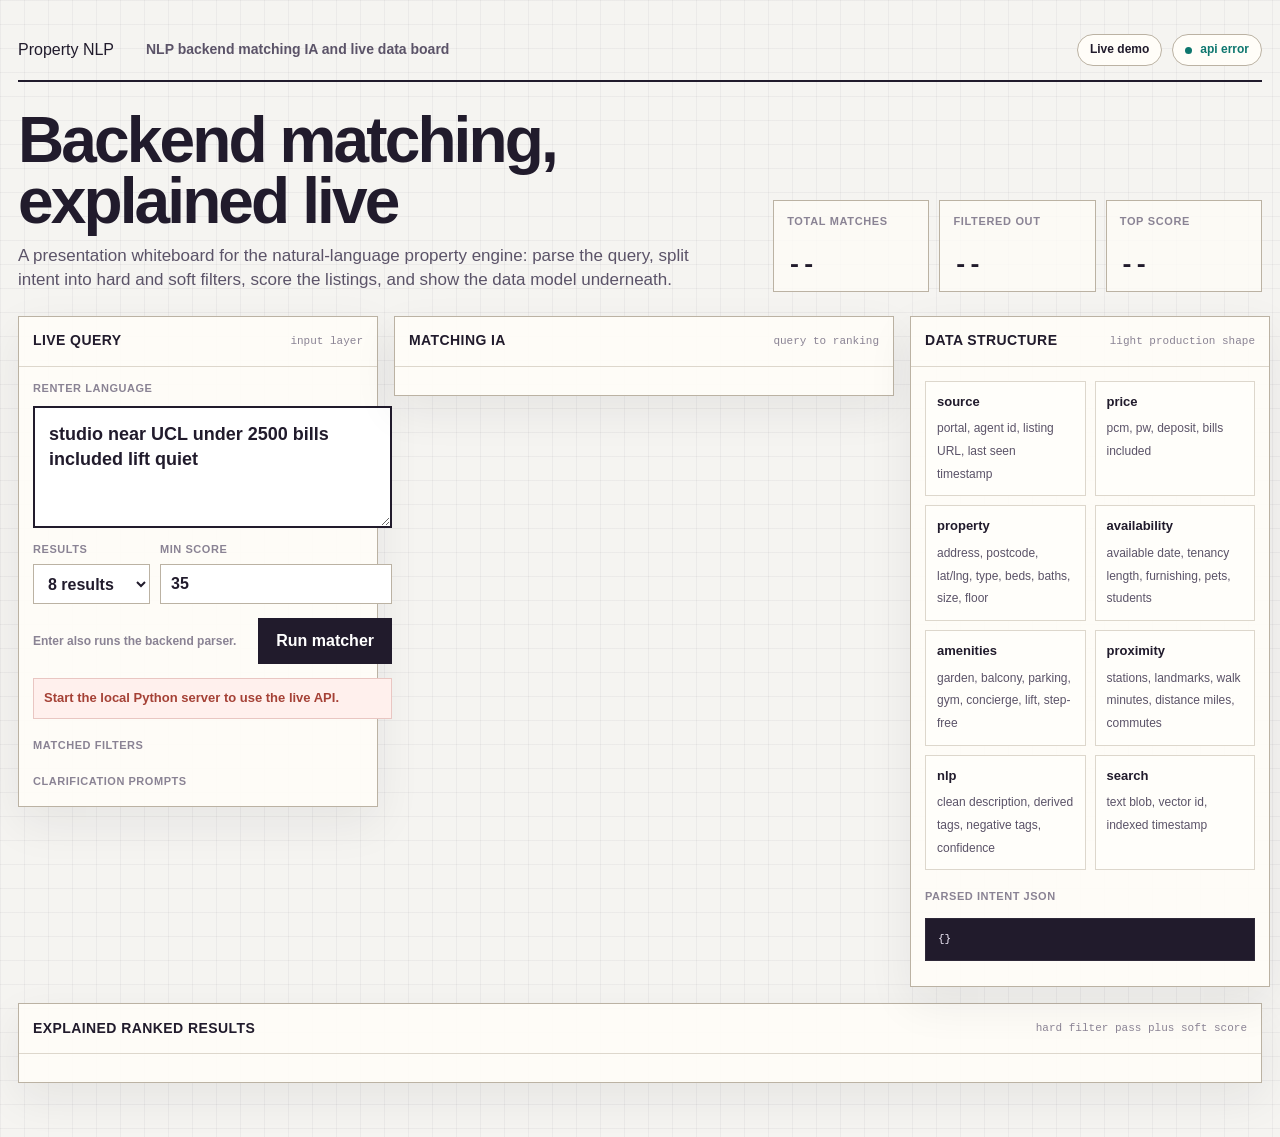
==== demo/dev_whiteboard.html @ 566e47a2 "Package neutral property NLP search demo" ====
<!doctype html>
<html lang="en">
<head>
  <meta charset="utf-8">
  <meta name="viewport" content="width=device-width, initial-scale=1">
  <title>Property NLP Engine Whiteboard</title>
  <style>
    :root {
      --page: #f5f4f1;
      --paper: #fffdf8;
      --ink: #211b2c;
      --soft: #5b5368;
      --muted: #8a8394;
      --line: #ddd7cc;
      --line-strong: #bbb2a3;
      --accent: #5d46c8;
      --accent-soft: #ece8ff;
      --green: #0d766e;
      --green-soft: #e4f4ef;
      --amber: #8f5b12;
      --amber-soft: #fff1d8;
      --red: #a54136;
      --red-soft: #fff0ed;
      --mono: "SF Mono", "JetBrains Mono", ui-monospace, monospace;
      --sans: "Aptos", "SF Pro Display", "Helvetica Neue", Arial, system-ui, sans-serif;
    }

    * { box-sizing: border-box; }

    body {
      margin: 0;
      background:
        linear-gradient(rgba(33, 27, 44, 0.045) 1px, transparent 1px),
        linear-gradient(90deg, rgba(33, 27, 44, 0.045) 1px, transparent 1px),
        var(--page);
      background-size: 24px 24px;
      color: var(--ink);
      font-family: var(--sans);
      line-height: 1.42;
      letter-spacing: 0;
    }

    button,
    input,
    textarea,
    select {
      font: inherit;
    }

    button {
      cursor: pointer;
    }

    .shell {
      width: min(1720px, calc(100% - 36px));
      margin: 20px auto 54px;
    }

    .topbar {
      min-height: 62px;
      display: grid;
      grid-template-columns: auto minmax(0, 1fr) auto;
      align-items: center;
      gap: 18px;
      border-bottom: 2px solid var(--ink);
    }

    .brand-logo {
      width: 110px;
      height: auto;
      display: block;
      fill: var(--accent);
    }

    .context {
      color: var(--soft);
      font-size: 14px;
      font-weight: 720;
    }

    .status {
      min-height: 32px;
      padding: 0 12px;
      border: 1px solid var(--line-strong);
      border-radius: 999px;
      display: inline-flex;
      align-items: center;
      gap: 8px;
      background: var(--paper);
      color: var(--green);
      font-size: 12px;
      font-weight: 780;
      white-space: nowrap;
    }

    .status::before {
      content: "";
      width: 7px;
      height: 7px;
      border-radius: 50%;
      background: currentColor;
    }

    .nav-link {
      min-height: 32px;
      padding: 0 12px;
      border: 1px solid var(--line-strong);
      border-radius: 999px;
      display: inline-flex;
      align-items: center;
      background: var(--paper);
      color: var(--ink);
      font-size: 12px;
      font-weight: 780;
      text-decoration: none;
      white-space: nowrap;
    }

    .top-actions {
      display: inline-flex;
      align-items: center;
      gap: 10px;
      justify-content: flex-end;
    }

    .hero {
      display: grid;
      grid-template-columns: minmax(0, 1.2fr) minmax(360px, 0.8fr);
      gap: 22px;
      align-items: end;
      padding: 28px 0 24px;
    }

    h1 {
      max-width: 920px;
      margin: 0;
      font-size: clamp(38px, 5vw, 82px);
      line-height: 0.95;
      letter-spacing: -0.045em;
      font-weight: 820;
    }

    .hero p {
      margin: 12px 0 0;
      max-width: 680px;
      color: var(--soft);
      font-size: 17px;
      font-weight: 520;
    }

    .meta-strip {
      display: grid;
      grid-template-columns: repeat(3, minmax(0, 1fr));
      gap: 10px;
    }

    .metric {
      min-height: 92px;
      padding: 13px;
      border: 1px solid var(--line-strong);
      background: rgba(255, 253, 248, 0.76);
      display: grid;
      align-content: space-between;
    }

    .metric span {
      color: var(--muted);
      font-size: 11px;
      font-weight: 820;
      letter-spacing: 0.06em;
      text-transform: uppercase;
    }

    .metric strong {
      font-family: var(--mono);
      font-size: 24px;
      line-height: 1;
    }

    .board {
      display: grid;
      grid-template-columns: minmax(360px, 0.82fr) minmax(500px, 1.05fr) minmax(360px, 0.82fr);
      gap: 16px;
      align-items: start;
    }

    .panel {
      border: 1px solid var(--line-strong);
      background: rgba(255, 253, 248, 0.92);
      box-shadow: 0 16px 44px rgba(33, 27, 44, 0.07);
    }

    .panel-head {
      min-height: 50px;
      padding: 12px 14px;
      border-bottom: 1px solid var(--line);
      display: flex;
      align-items: center;
      justify-content: space-between;
      gap: 12px;
    }

    .panel h2 {
      margin: 0;
      color: var(--ink);
      font-size: 14px;
      font-weight: 860;
      letter-spacing: 0.03em;
      text-transform: uppercase;
    }

    .panel-note {
      color: var(--muted);
      font-family: var(--mono);
      font-size: 11px;
      white-space: nowrap;
    }

    .panel-body {
      padding: 14px;
      display: grid;
      gap: 14px;
    }

    .query-box {
      display: grid;
      gap: 10px;
    }

    label {
      color: var(--muted);
      font-size: 11px;
      font-weight: 850;
      letter-spacing: 0.05em;
      text-transform: uppercase;
    }

    textarea {
      width: 100%;
      min-height: 122px;
      resize: vertical;
      padding: 14px;
      border: 2px solid var(--ink);
      border-radius: 0;
      background: #ffffff;
      color: var(--ink);
      font-size: 18px;
      line-height: 1.35;
      font-weight: 650;
    }

    textarea:focus {
      outline: 3px solid rgba(93, 70, 200, 0.18);
      border-color: var(--accent);
    }

    .controls {
      display: grid;
      grid-template-columns: 1fr 1fr;
      gap: 10px;
    }

    .field {
      display: grid;
      gap: 6px;
    }

    select,
    input[type="number"] {
      min-height: 40px;
      padding: 0 10px;
      border: 1px solid var(--line-strong);
      background: #ffffff;
      color: var(--ink);
      font-weight: 700;
    }

    .run-row {
      display: grid;
      grid-template-columns: minmax(0, 1fr) auto;
      gap: 10px;
      align-items: center;
    }

    .run {
      min-height: 46px;
      padding: 0 18px;
      border: 0;
      background: var(--ink);
      color: #ffffff;
      font-weight: 820;
      transition: transform 150ms cubic-bezier(0.23, 1, 0.32, 1);
    }

    .run:active {
      transform: scale(0.98);
    }

    .small {
      color: var(--muted);
      font-size: 12px;
      font-weight: 680;
    }

    .chips {
      display: flex;
      flex-wrap: wrap;
      gap: 7px;
    }

    .chip {
      min-height: 30px;
      padding: 0 10px;
      border: 1px solid var(--line-strong);
      border-radius: 999px;
      display: inline-flex;
      align-items: center;
      gap: 6px;
      background: #ffffff;
      color: var(--ink);
      font-size: 12px;
      font-weight: 740;
    }

    .chip strong {
      color: var(--accent);
      font-weight: 860;
    }

    .chip.pref {
      background: var(--green-soft);
      border-color: rgba(13, 118, 110, 0.28);
    }

    .chip.exclude {
      background: var(--red-soft);
      border-color: rgba(165, 65, 54, 0.26);
    }

    .pipeline {
      display: grid;
      grid-template-columns: 1fr;
      gap: 11px;
    }

    .stage {
      position: relative;
      min-height: 82px;
      padding: 12px;
      border: 1px solid var(--line);
      background: #fffefa;
      display: grid;
      grid-template-columns: 44px minmax(0, 1fr);
      gap: 12px;
      align-items: start;
    }

    .stage::after {
      content: "";
      position: absolute;
      left: 33px;
      bottom: -12px;
      width: 2px;
      height: 12px;
      background: var(--line-strong);
    }

    .stage:last-child::after {
      display: none;
    }

    .stage-id {
      width: 38px;
      height: 38px;
      display: grid;
      place-items: center;
      border: 1px solid var(--ink);
      background: var(--paper);
      font-family: var(--mono);
      font-size: 13px;
      font-weight: 900;
    }

    .stage h3 {
      margin: 0;
      color: var(--ink);
      font-size: 15px;
      font-weight: 820;
    }

    .stage p {
      margin: 4px 0 0;
      color: var(--soft);
      font-size: 13px;
    }

    .stage-output {
      margin-top: 8px;
      color: var(--accent);
      font-family: var(--mono);
      font-size: 11px;
      line-height: 1.35;
      word-break: break-word;
    }

    .schema-grid {
      display: grid;
      grid-template-columns: repeat(2, minmax(0, 1fr));
      gap: 9px;
    }

    .schema-node {
      min-height: 82px;
      padding: 11px;
      border: 1px solid var(--line);
      background: #fffefa;
    }

    .schema-node strong {
      display: block;
      margin-bottom: 5px;
      color: var(--ink);
      font-size: 13px;
    }

    .schema-node span {
      color: var(--soft);
      font-size: 12px;
    }

    .results {
      display: grid;
      gap: 10px;
    }

    .result {
      padding: 12px;
      border: 1px solid var(--line);
      background: #ffffff;
      display: grid;
      gap: 9px;
    }

    .result-head {
      display: flex;
      justify-content: space-between;
      align-items: start;
      gap: 10px;
    }

    .result h3 {
      margin: 0;
      font-size: 15px;
      line-height: 1.15;
    }

    .score {
      font-family: var(--mono);
      color: var(--accent);
      font-size: 18px;
      font-weight: 900;
    }

    .bar {
      height: 7px;
      border: 1px solid var(--line);
      background: #f0ece2;
    }

    .bar span {
      display: block;
      height: 100%;
      width: var(--value, 0%);
      background: var(--accent);
    }

    .reason-list {
      display: flex;
      flex-wrap: wrap;
      gap: 6px;
    }

    .reason {
      padding: 4px 7px;
      border-radius: 999px;
      background: var(--accent-soft);
      color: var(--accent);
      font-size: 11px;
      font-weight: 740;
    }

    .mono-box {
      max-height: 360px;
      overflow: auto;
      padding: 12px;
      border: 1px solid #2e2838;
      background: #211b2c;
      color: #f7f1ff;
      font-family: var(--mono);
      font-size: 11px;
      line-height: 1.55;
      white-space: pre-wrap;
    }

    .clarifications {
      display: grid;
      gap: 8px;
    }

    .clarify {
      padding: 10px;
      border: 1px solid rgba(143, 91, 18, 0.25);
      background: var(--amber-soft);
    }

    .clarify strong {
      display: block;
      color: var(--amber);
      font-size: 12px;
      margin-bottom: 6px;
    }

    .clarify-options {
      display: flex;
      flex-wrap: wrap;
      gap: 6px;
    }

    .clarify-options button {
      min-height: 28px;
      padding: 0 9px;
      border: 1px solid rgba(143, 91, 18, 0.28);
      border-radius: 999px;
      background: #ffffff;
      color: var(--amber);
      font-size: 12px;
      font-weight: 760;
    }

    .error {
      display: none;
      padding: 10px;
      background: var(--red-soft);
      color: var(--red);
      border: 1px solid rgba(165, 65, 54, 0.24);
      font-size: 13px;
      font-weight: 760;
    }

    .error.visible {
      display: block;
    }

    @media (max-width: 1180px) {
      .hero,
      .board {
        grid-template-columns: 1fr;
      }
    }

    @media (max-width: 720px) {
      .shell {
        width: min(100% - 24px, 640px);
      }

      .topbar,
      .run-row,
      .controls,
      .schema-grid,
      .meta-strip {
        grid-template-columns: 1fr;
      }

      h1 {
        font-size: 40px;
      }
    }
  </style>
</head>
<body>
  <main class="shell">
    <header class="topbar">
      <div class="brand-logo" aria-label="Property NLP">Property NLP</div>
      <div class="context">NLP backend matching IA and live data board</div>
      <div class="top-actions">
        <a class="nav-link" href="iphone-frame.html">Live demo</a>
        <div class="status" id="api-status">connecting</div>
      </div>
    </header>

    <section class="hero">
      <div>
        <h1>Backend matching, explained live</h1>
        <p>A presentation whiteboard for the natural-language property engine: parse the query, split intent into hard and soft filters, score the listings, and show the data model underneath.</p>
      </div>
      <div class="meta-strip">
        <div class="metric"><span>Total matches</span><strong id="metric-matches">--</strong></div>
        <div class="metric"><span>Filtered out</span><strong id="metric-filtered">--</strong></div>
        <div class="metric"><span>Top score</span><strong id="metric-score">--</strong></div>
      </div>
    </section>

    <section class="board">
      <aside class="panel">
        <div class="panel-head">
          <h2>Live Query</h2>
          <span class="panel-note">input layer</span>
        </div>
        <div class="panel-body">
          <div class="query-box">
            <label for="query">Renter language</label>
            <textarea id="query">studio near UCL under 2500 bills included lift quiet</textarea>
          </div>
          <div class="controls">
            <div class="field">
              <label for="top-n">Results</label>
              <select id="top-n">
                <option value="5">5 results</option>
                <option value="8" selected>8 results</option>
                <option value="12">12 results</option>
              </select>
            </div>
            <div class="field">
              <label for="min-score">Min score</label>
              <input id="min-score" type="number" value="35" min="-100" step="1">
            </div>
          </div>
          <div class="run-row">
            <span class="small">Enter also runs the backend parser.</span>
            <button class="run" id="run" type="button">Run matcher</button>
          </div>
          <div class="error" id="error"></div>
          <div>
            <label>Matched filters</label>
            <div class="chips" id="chips"></div>
          </div>
          <div>
            <label>Clarification prompts</label>
            <div class="clarifications" id="clarifications"></div>
          </div>
        </div>
      </aside>

      <section class="panel">
        <div class="panel-head">
          <h2>Matching IA</h2>
          <span class="panel-note">query to ranking</span>
        </div>
        <div class="panel-body">
          <div class="pipeline" id="pipeline"></div>
        </div>
      </section>

      <aside class="panel">
        <div class="panel-head">
          <h2>Data Structure</h2>
          <span class="panel-note">light production shape</span>
        </div>
        <div class="panel-body">
          <div class="schema-grid" id="schema-grid"></div>
          <div>
            <label>Parsed intent JSON</label>
            <pre class="mono-box" id="parsed-json">{}</pre>
          </div>
        </div>
      </aside>
    </section>

    <section class="panel" style="margin-top:16px;">
      <div class="panel-head">
        <h2>Explained Ranked Results</h2>
        <span class="panel-note">hard filter pass plus soft score</span>
      </div>
      <div class="panel-body">
        <div class="results" id="results"></div>
      </div>
    </section>
  </main>

  <script>
    const HOSTED_API_BASE = "";
    const isLocalApiHost = ["127.0.0.1", "localhost"].includes(window.location.hostname);
    const queryInput = document.getElementById("query");
    const topInput = document.getElementById("top-n");
    const minScoreInput = document.getElementById("min-score");
    const runButton = document.getElementById("run");
    const errorBox = document.getElementById("error");
    const apiStatus = document.getElementById("api-status");
    const chipsBox = document.getElementById("chips");
    const pipelineBox = document.getElementById("pipeline");
    const schemaGrid = document.getElementById("schema-grid");
    const parsedJson = document.getElementById("parsed-json");
    const resultsBox = document.getElementById("results");
    const clarificationsBox = document.getElementById("clarifications");
    const metricMatches = document.getElementById("metric-matches");
    const metricFiltered = document.getElementById("metric-filtered");
    const metricScore = document.getElementById("metric-score");

    const schemaNodes = [
      ["source", "portal, agent id, listing URL, last seen timestamp"],
      ["price", "pcm, pw, deposit, bills included"],
      ["property", "address, postcode, lat/lng, type, beds, baths, size, floor"],
      ["availability", "available date, tenancy length, furnishing, pets, students"],
      ["amenities", "garden, balcony, parking, gym, concierge, lift, step-free"],
      ["proximity", "stations, landmarks, walk minutes, distance miles, commutes"],
      ["nlp", "clean description, derived tags, negative tags, confidence"],
      ["search", "text blob, vector id, indexed timestamp"]
    ];

    function localApiAvailable() {
      return window.location.protocol.startsWith("http") && isLocalApiHost;
    }

    async function callSpaceApi(endpoint, data = []) {
      if (!HOSTED_API_BASE) {
        throw new Error("Start the local Python server to use the live API.");
      }
      const response = await fetch(`${HOSTED_API_BASE}/gradio_api/call/${endpoint}`, {
        method: "POST",
        headers: { "Content-Type": "application/json" },
        body: JSON.stringify({ data })
      });
      if (!response.ok) throw new Error(`Hosted API failed with ${response.status}.`);
      const event = await response.json();
      const resultResponse = await fetch(`${HOSTED_API_BASE}/gradio_api/call/${endpoint}/${event.event_id}`);
      if (!resultResponse.ok) throw new Error(`Hosted API result fetch failed with ${resultResponse.status}.`);
      const text = await resultResponse.text();
      const dataLine = text.split("\n").find((line) => line.startsWith("data: "));
      if (!dataLine) throw new Error("Hosted API returned no data.");
      const parsed = JSON.parse(dataLine.slice(6));
      return Array.isArray(parsed) ? parsed[0] : parsed;
    }

    async function fetchSearchPayload(query, top, minScore) {
      if (localApiAvailable()) {
        const response = await fetch(`/api/search?q=${encodeURIComponent(query)}&top=${encodeURIComponent(top)}&min_score=${encodeURIComponent(minScore)}`);
        const payload = await response.json();
        if (!response.ok) throw new Error(payload.error || "Search failed.");
        return payload;
      }
      const payload = await callSpaceApi("search_payload", [query, Number(top), Number(minScore)]);
      if (payload.error) throw new Error(payload.error);
      return payload;
    }

    function escapeHtml(value) {
      return String(value ?? "").replace(/[&<>"']/g, (char) => ({
        "&": "&amp;",
        "<": "&lt;",
        ">": "&gt;",
        '"': "&quot;",
        "'": "&#039;"
      }[char]));
    }

    function money(value) {
      return new Intl.NumberFormat("en-GB", {
        style: "currency",
        currency: "GBP",
        maximumFractionDigits: 0
      }).format(Number(value || 0));
    }

    function chip(label, value, type = "") {
      if (value === null || value === undefined || value === "" || (Array.isArray(value) && !value.length)) return "";
      const display = Array.isArray(value) ? value.join(", ") : value;
      return `<span class="chip ${type}"><strong>${escapeHtml(label)}</strong>${escapeHtml(display)}</span>`;
    }

    function renderChips(parsed) {
      const hard = [
        chip("room", parsed.rooms),
        chip("beds", parsed.bedrooms),
        chip("max rent", parsed.rent_max ? money(parsed.rent_max) : null),
        chip("location", parsed.location),
        chip("landmark", parsed.landmark),
        chip("station", parsed.station),
        chip("new build", parsed.new_build === true ? "yes" : null)
      ].join("");
      const pref = [
        chip("building", parsed.building_type, "pref"),
        ...(parsed.keywords || []).map((item) => chip("nice", item, "pref"))
      ].join("");
      const exclude = (parsed.exclude_keywords || []).map((item) => chip("exclude", item, "exclude")).join("");
      chipsBox.innerHTML = hard + pref + exclude || `<span class="small">No structured filters extracted yet.</span>`;
    }

    function renderClarifications(items) {
      if (!items || !items.length) {
        clarificationsBox.innerHTML = `<span class="small">No clarification needed for this query.</span>`;
        return;
      }
      clarificationsBox.innerHTML = items.map((item) => `
        <div class="clarify">
          <strong>${escapeHtml(item.message)}</strong>
          <div class="clarify-options">
            ${(item.options || []).map((option) => `
              <button type="button" data-clarify="${escapeHtml(option.phrase || option.label)}">${escapeHtml(option.label || option.phrase)}</button>
            `).join("")}
          </div>
        </div>
      `).join("");
    }

    function renderPipeline(payload) {
      const parsed = payload.parsed_query || {};
      const repairs = payload.query_repair && payload.query_repair.repairs ? payload.query_repair.repairs : [];
      const stages = [
        ["01", "Listen", "Let renters type like humans first. This protects intent before UI filters narrow it.", parsed.raw || queryInput.value],
        ["02", "Fix typos", "Clean small mistakes so the user feels understood, not punished.", repairs.length ? repairs.map((item) => `${item.from} -> ${item.to}`).join(", ") : "no repair needed"],
        ["03", "Spot places", "Find real places before reading features. This keeps Tate Modern from becoming new build.", [parsed.landmark, parsed.location, parsed.station].filter(Boolean).join(" | ") || "no place found"],
        ["04", "Pick facts", "Turn words into useful filter facts: budget, beds, type and distance.", JSON.stringify({ rent_max: parsed.rent_max, rooms: parsed.rooms, bedrooms: parsed.bedrooms, building_type: parsed.building_type })],
        ["05", "Sort intent", "Split must-haves from nice-to-haves, so users stay in control.", `must: ${(parsed.hard_filters || []).join(", ") || "none"} / nice: ${(parsed.soft_preferences || []).join(", ") || "none"}`],
        ["06", "Remove wrong homes", "Hide homes that break must-have rules. This builds trust fast.", `${payload.filtered_out || 0} removed`],
        ["07", "Rank good homes", "Use nice-to-haves to order the remaining homes, not secretly block them.", `${payload.results ? payload.results.length : 0} shown`],
        ["08", "Explain why", "Show the reason for each match so the search feels editable, not magic.", payload.results && payload.results[0] ? payload.results[0].reasons.slice(0, 3).join(" | ") : "no result"]
      ];
      pipelineBox.innerHTML = stages.map(([id, title, copy, output]) => `
        <article class="stage">
          <div class="stage-id">${id}</div>
          <div>
            <h3>${escapeHtml(title)}</h3>
            <p>${escapeHtml(copy)}</p>
            <div class="stage-output">${escapeHtml(output)}</div>
          </div>
        </article>
      `).join("");
    }

    function renderSchema() {
      schemaGrid.innerHTML = schemaNodes.map(([name, copy]) => `
        <div class="schema-node">
          <strong>${escapeHtml(name)}</strong>
          <span>${escapeHtml(copy)}</span>
        </div>
      `).join("");
    }

    function renderResults(payload) {
      const results = payload.results || [];
      metricMatches.textContent = String(payload.total_matches ?? "--");
      metricFiltered.textContent = String(payload.filtered_out ?? "--");
      metricScore.textContent = results[0] ? String(results[0].score) : "--";
      if (!results.length) {
        resultsBox.innerHTML = `<div class="small">No results above the score threshold.</div>`;
        return;
      }
      const topScore = Math.max(...results.map((item) => Number(item.score || 0)), 1);
      resultsBox.innerHTML = results.map((item) => {
        const property = item.property || {};
        const width = Math.max(8, Math.min(100, Number(item.score || 0) / topScore * 100));
        return `
          <article class="result">
            <div class="result-head">
              <div>
                <h3>${escapeHtml(property.name || "Unnamed property")}</h3>
                <div class="small">${escapeHtml(property.location || "")} | ${money(property.monthly_rent_gbp)} pcm | ${escapeHtml(property.room_type || "")}</div>
              </div>
              <div class="score">${escapeHtml(item.score)}</div>
            </div>
            <div class="bar" aria-hidden="true"><span style="--value:${width}%"></span></div>
            <div class="reason-list">
              ${(item.reasons || []).slice(0, 7).map((reason) => `<span class="reason">${escapeHtml(reason)}</span>`).join("")}
            </div>
          </article>
        `;
      }).join("");
    }

    async function runSearch() {
      const query = queryInput.value.trim();
      if (!query) return;
      runButton.disabled = true;
      runButton.textContent = "Running";
      errorBox.classList.remove("visible");
      apiStatus.textContent = localApiAvailable() ? "local python api" : "local api needed";
      try {
        const payload = await fetchSearchPayload(query, topInput.value, minScoreInput.value);
        renderChips(payload.parsed_query || {});
        renderClarifications(payload.clarifications || []);
        renderPipeline(payload);
        renderResults(payload);
        parsedJson.textContent = JSON.stringify(payload.parsed_query || {}, null, 2);
      } catch (error) {
        errorBox.textContent = error.message;
        errorBox.classList.add("visible");
        apiStatus.textContent = "api error";
      } finally {
        runButton.disabled = false;
        runButton.textContent = "Run matcher";
      }
    }

    clarificationsBox.addEventListener("click", (event) => {
      const button = event.target.closest("[data-clarify]");
      if (!button) return;
      queryInput.value = `${queryInput.value.trim()} ${button.dataset.clarify}`;
      runSearch();
    });

    queryInput.addEventListener("keydown", (event) => {
      if (event.key === "Enter" && (event.metaKey || event.ctrlKey)) {
        event.preventDefault();
        runSearch();
      }
    });

    runButton.addEventListener("click", runSearch);
    renderSchema();
    runSearch();
  </script>
</body>
</html>
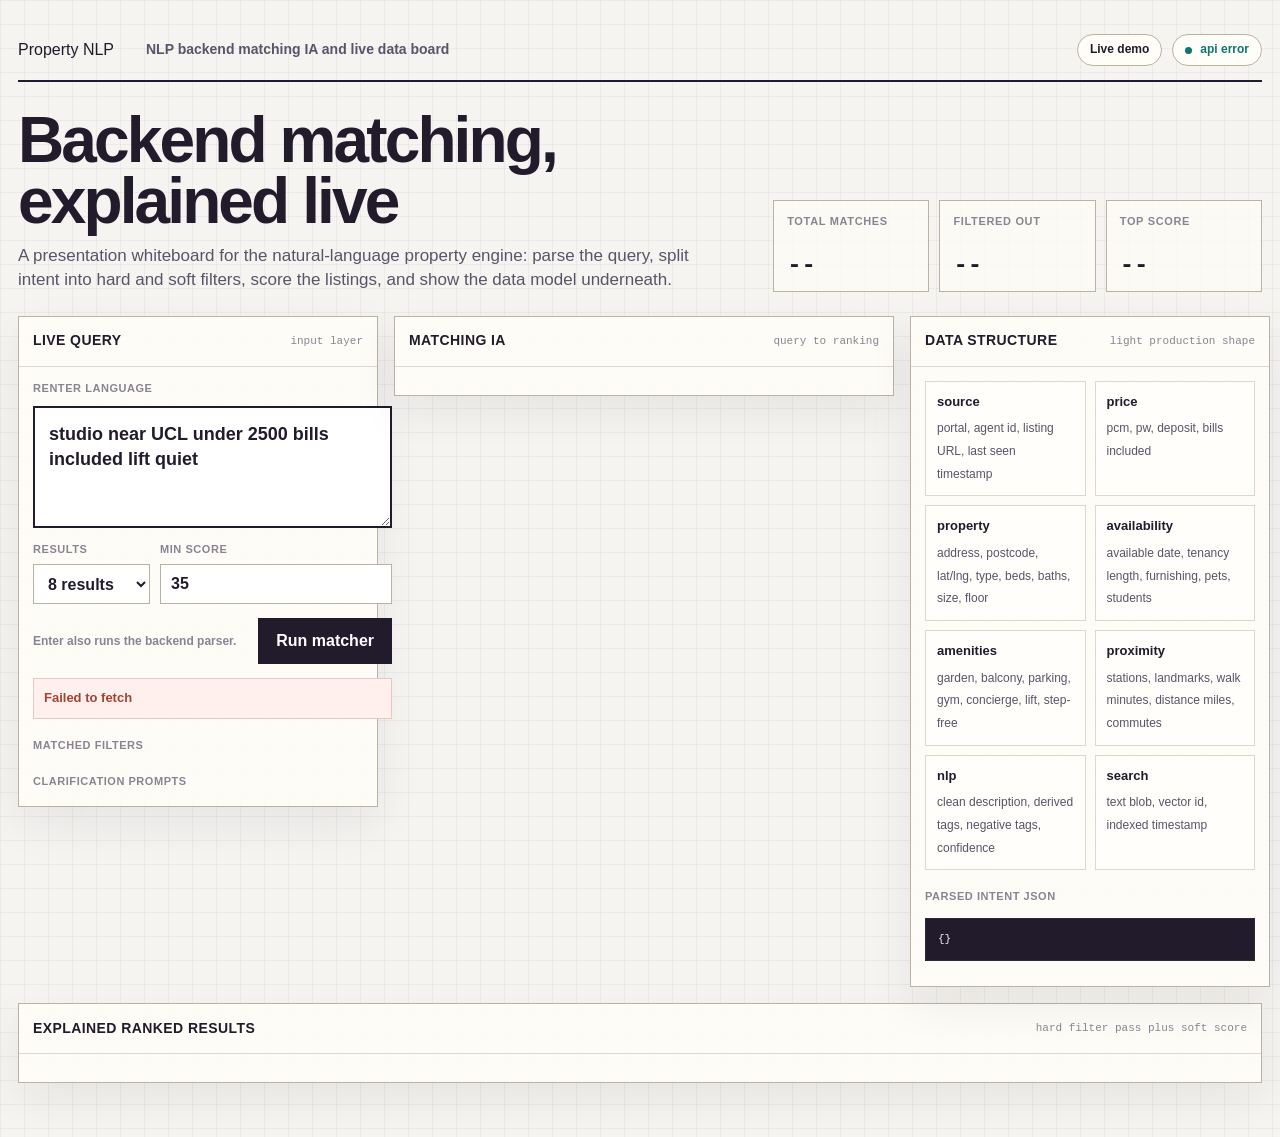
==== commit 669e15f6: "Restore hosted backend fallback" ====
--- a/demo/dev_whiteboard.html
+++ b/demo/dev_whiteboard.html
@@ -678,7 +678,7 @@
   </main>
 
   <script>
-    const HOSTED_API_BASE = "";
+    const HOSTED_API_BASE = "https://gggggearless-zoopla-nlp-property-search.hf.space";
     const isLocalApiHost = ["127.0.0.1", "localhost"].includes(window.location.hostname);
     const queryInput = document.getElementById("query");
     const topInput = document.getElementById("top-n");
@@ -712,9 +712,6 @@
     }
 
     async function callSpaceApi(endpoint, data = []) {
-      if (!HOSTED_API_BASE) {
-        throw new Error("Start the local Python server to use the live API.");
-      }
       const response = await fetch(`${HOSTED_API_BASE}/gradio_api/call/${endpoint}`, {
         method: "POST",
         headers: { "Content-Type": "application/json" },
@@ -873,7 +870,7 @@
       runButton.disabled = true;
       runButton.textContent = "Running";
       errorBox.classList.remove("visible");
-      apiStatus.textContent = localApiAvailable() ? "local python api" : "local api needed";
+      apiStatus.textContent = localApiAvailable() ? "local python api" : "hosted python api";
       try {
         const payload = await fetchSearchPayload(query, topInput.value, minScoreInput.value);
         renderChips(payload.parsed_query || {});
